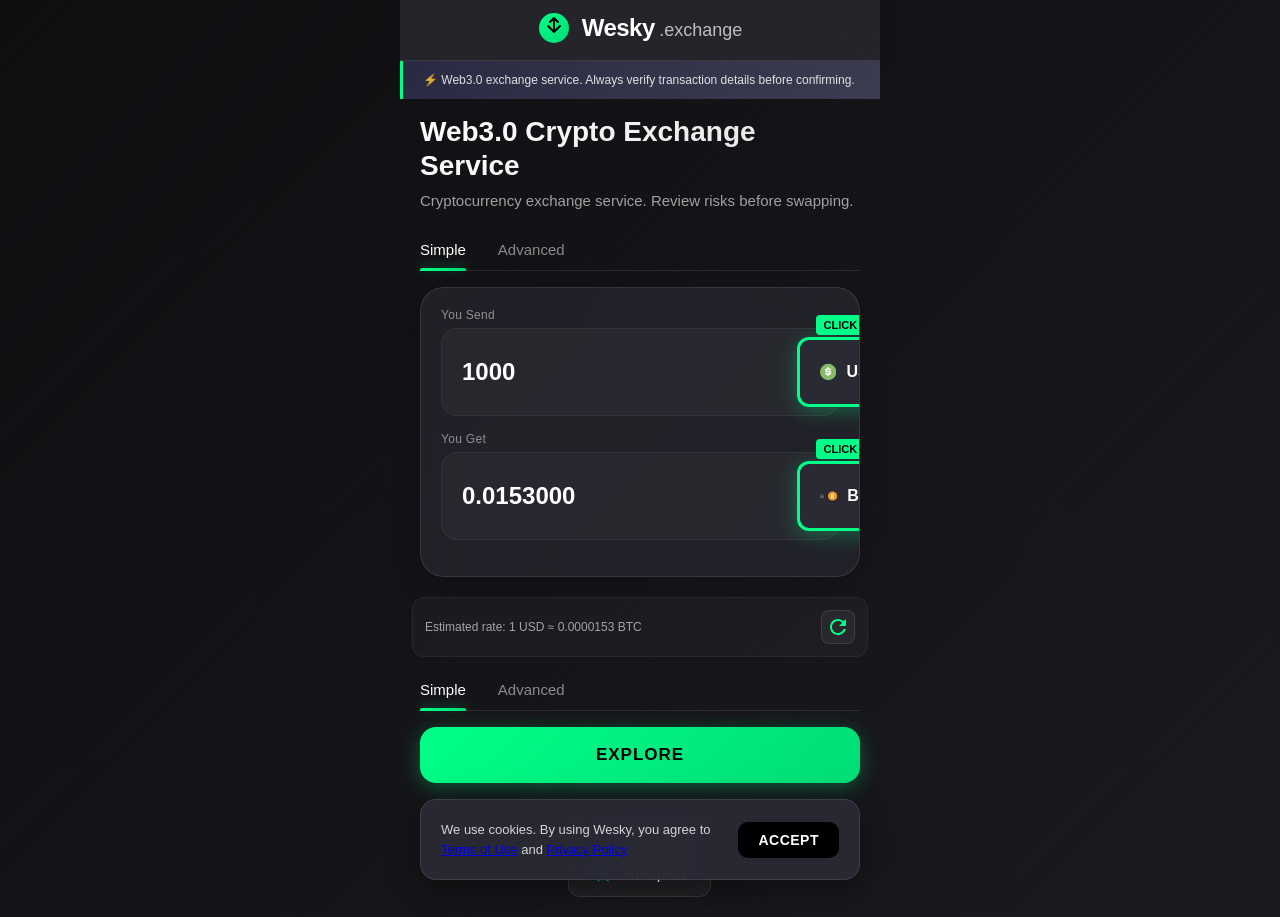
==== wesky-exchange-all-in-one.html @ 9b1c518c "Create Wesky Web3.0 crypto exchange single-page application Co-authored-by: beamingplug <beamingplug" ====
<!DOCTYPE html>
<html lang="en">
<head>
    <meta charset="UTF-8">
    <meta name="viewport" content="width=device-width, initial-scale=1.0">
    <title>Wesky - Web3.0 Crypto Exchange Service</title>
    <style>
/* Reset and Base Styles */
* {
    margin: 0;
    padding: 0;
    box-sizing: border-box;
}

body {
    font-family: -apple-system, BlinkMacSystemFont, 'Segoe UI', Roboto, Arial, sans-serif;
    background: linear-gradient(135deg, #0f0f12 0%, #1a1a1f 100%);
    color: #ffffff;
    min-height: 100vh;
    display: flex;
    flex-direction: column;
    max-width: 480px;
    margin: 0 auto;
    position: relative;
    overflow-x: hidden;
}

/* Header */
.header {
    background: rgba(42, 42, 48, 0.8);
    backdrop-filter: blur(20px);
    padding: 12px 0;
    text-align: center;
    border-bottom: 1px solid rgba(255, 255, 255, 0.1);
    box-shadow: 0 2px 20px rgba(0, 0, 0, 0.1);
}

.logo-container {
    display: inline-flex;
    align-items: center;
    gap: 12px;
}

.brand-name {
    font-size: 24px;
    font-weight: 700;
    letter-spacing: -0.5px;
}

.brand-domain {
    font-size: 18px;
    font-weight: 400;
    opacity: 0.7;
}

/* Warning Banner */
.warning-banner {
    background: linear-gradient(135deg, rgba(58, 58, 96, 0.6) 0%, rgba(88, 88, 120, 0.6) 100%);
    backdrop-filter: blur(10px);
    padding: 10px 20px;
    font-size: 12px;
    line-height: 1.5;
    border-left: 3px solid #00ff88;
    margin: 0;
}

.warning-banner p {
    color: rgba(255, 255, 255, 0.85);
    margin: 0;
}

/* Main Content */
.main-content {
    flex: 1;
    padding: 16px 20px;
}

.main-title {
    font-size: 28px;
    font-weight: 700;
    margin-bottom: 8px;
    line-height: 1.2;
    background: linear-gradient(135deg, #ffffff 0%, #e0e0e0 100%);
    -webkit-background-clip: text;
    -webkit-text-fill-color: transparent;
    background-clip: text;
}

.subtitle {
    font-size: 15px;
    color: rgba(255, 255, 255, 0.6);
    margin-bottom: 16px;
    font-weight: 400;
    line-height: 1.5;
}

/* Tabs */
.tabs {
    display: flex;
    gap: 32px;
    margin-bottom: 16px;
    border-bottom: 1px solid rgba(255, 255, 255, 0.1);
}

.tab {
    background: none;
    border: none;
    color: rgba(255, 255, 255, 0.5);
    font-size: 15px;
    font-weight: 500;
    padding: 12px 0;
    cursor: pointer;
    position: relative;
    transition: all 0.3s cubic-bezier(0.4, 0, 0.2, 1);
}

.tab:hover {
    color: rgba(255, 255, 255, 0.8);
}

.tab.active {
    color: #ffffff;
}

.tab.active::after {
    content: '';
    position: absolute;
    bottom: -1px;
    left: 0;
    right: 0;
    height: 3px;
    background: linear-gradient(90deg, #00ff88 0%, #00dd77 100%);
    border-radius: 2px 2px 0 0;
    box-shadow: 0 -2px 10px rgba(0, 255, 136, 0.3);
}

/* Exchange Form */
.exchange-form {
    background: rgba(42, 42, 53, 0.6);
    backdrop-filter: blur(20px);
    border: 1px solid rgba(255, 255, 255, 0.1);
    border-radius: 24px;
    padding: 20px;
    margin-bottom: 20px;
    box-shadow: 0 8px 32px rgba(0, 0, 0, 0.2);
    position: relative;
    overflow: hidden;
}

.exchange-form label {
    display: block;
    font-size: 12px;
    color: rgba(255, 255, 255, 0.5);
    margin-bottom: 6px;
    font-weight: 500;
    letter-spacing: 0.3px;
}

.input-wrapper {
    position: relative;
    display: flex;
    gap: 8px;
    margin-bottom: 16px;
    background: rgba(255, 255, 255, 0.03);
    border-radius: 16px;
    padding: 8px;
    border: 1px solid rgba(255, 255, 255, 0.05);
    transition: all 0.3s cubic-bezier(0.4, 0, 0.2, 1);
}

.input-wrapper:hover {
    background: rgba(255, 255, 255, 0.05);
    border-color: rgba(255, 255, 255, 0.1);
}

.amount-input {
    flex: 1;
    background: none;
    border: none;
    color: #ffffff;
    font-size: 24px;
    font-weight: 600;
    padding: 12px;
    outline: none;
}

.amount-input::placeholder {
    color: rgba(255, 255, 255, 0.3);
}

/* Currency Selector */
.currency-selector {
    display: flex;
    align-items: center;
    gap: 10px;
    background: #2a2a35;
    padding: 16px 20px;
    border-radius: 12px;
    cursor: pointer;
    transition: all 0.3s cubic-bezier(0.4, 0, 0.2, 1);
    border: 3px solid #00ff88;
    position: relative;
    user-select: none;
    box-shadow: 0 4px 20px rgba(0, 255, 136, 0.3);
    min-width: 140px;
}

.currency-selector:hover {
    background: #3a3a45;
    border-color: #00ff88;
    transform: translateY(-2px);
    box-shadow: 0 6px 20px rgba(0, 255, 136, 0.4);
}

.crypto-icon {
    width: 32px;
    height: 32px;
}

.currency-code {
    font-weight: 600;
    font-size: 16px;
}

.dropdown-arrow {
    color: #00ff88;
    font-size: 16px;
    font-weight: bold;
    transition: all 0.3s;
    margin-left: 8px;
    animation: bounce 2s infinite;
}

@keyframes bounce {
    0%, 100% { transform: translateY(0); }
    50% { transform: translateY(-3px); }
}

.currency-selector.active .dropdown-arrow {
    transform: rotate(180deg);
}

.click-hint {
    position: absolute;
    top: -25px;
    right: 0;
    background: #00ff88;
    color: #000;
    padding: 4px 8px;
    border-radius: 4px;
    font-size: 11px;
    font-weight: bold;
    white-space: nowrap;
    animation: pulse 2s infinite;
}

@keyframes pulse {
    0% { opacity: 1; transform: scale(1); }
    50% { opacity: 0.8; transform: scale(1.05); }
    100% { opacity: 1; transform: scale(1); }
}

.currency-selector:hover .click-hint {
    display: none;
}

/* Currency Dropdown */
.currency-dropdown {
    position: absolute;
    top: calc(100% + 8px);
    right: 0;
    background: #ffffff;
    border: 2px solid #00ff88;
    border-radius: 12px;
    box-shadow: 0 10px 40px rgba(0, 0, 0, 0.3);
    z-index: 1000;
    display: none;
    min-width: 200px;
    max-height: 300px;
    overflow-y: auto;
    overflow-x: hidden;
}

.currency-dropdown.active {
    display: block;
    animation: dropdownSlide 0.3s cubic-bezier(0.4, 0, 0.2, 1) forwards;
}

@keyframes dropdownSlide {
    from {
        opacity: 0;
        transform: translateY(-10px) scale(0.95);
    }
    to {
        opacity: 1;
        transform: translateY(0) scale(1);
    }
}

.currency-option {
    display: flex;
    align-items: center;
    gap: 12px;
    padding: 14px 20px;
    cursor: pointer;
    transition: all 0.2s cubic-bezier(0.4, 0, 0.2, 1);
    border-bottom: 1px solid #e0e0e0;
    color: #000000;
    font-weight: 600;
    font-size: 16px;
}

.currency-option:last-child {
    border-bottom: none;
}

.currency-option:hover {
    background: #00ff88;
    padding-left: 24px;
    color: #000000;
    font-weight: 700;
}

/* Exchange Rate */
.exchange-rate {
    display: flex;
    align-items: center;
    justify-content: space-between;
    padding: 12px;
    margin: 12px -8px;
    font-size: 12px;
    color: rgba(255, 255, 255, 0.6);
    background: rgba(255, 255, 255, 0.03);
    border-radius: 12px;
    border: 1px solid rgba(255, 255, 255, 0.05);
    transition: all 0.3s cubic-bezier(0.4, 0, 0.2, 1);
}

.refresh-btn {
    background: rgba(255, 255, 255, 0.05);
    border: 1px solid rgba(255, 255, 255, 0.1);
    border-radius: 8px;
    padding: 8px;
    cursor: pointer;
    transition: all 0.3s ease;
    display: flex;
    align-items: center;
    justify-content: center;
}

.refresh-btn:hover {
    background: rgba(255, 255, 255, 0.1);
    transform: rotate(180deg);
}

/* Explore Button */
.explore-btn {
    width: 100%;
    background: linear-gradient(135deg, #00ff88 0%, #00dd77 100%);
    color: #000000;
    border: none;
    padding: 18px;
    font-size: 17px;
    font-weight: 700;
    border-radius: 16px;
    cursor: pointer;
    transition: all 0.3s cubic-bezier(0.4, 0, 0.2, 1);
    box-shadow: 0 4px 20px rgba(0, 255, 136, 0.3);
    text-transform: uppercase;
    letter-spacing: 1px;
    position: relative;
    overflow: hidden;
}

.explore-btn:hover {
    transform: translateY(-2px);
    box-shadow: 0 6px 30px rgba(0, 255, 136, 0.5);
}

.explore-btn:active {
    transform: translateY(0);
}

/* Buy Crypto Section */
.buy-crypto {
    text-align: center;
    padding: 20px 0;
}

.buy-crypto h3 {
    font-size: 14px;
    font-weight: 600;
    color: rgba(255, 255, 255, 0.7);
    margin-bottom: 16px;
    text-transform: uppercase;
    letter-spacing: 0.5px;
}

.trustpilot {
    display: inline-flex;
    align-items: center;
    gap: 8px;
    background: rgba(255, 255, 255, 0.05);
    backdrop-filter: blur(10px);
    border: 1px solid rgba(255, 255, 255, 0.1);
    padding: 12px 24px;
    border-radius: 12px;
    font-weight: 500;
    transition: all 0.3s ease;
    cursor: pointer;
}

.trustpilot:hover {
    background: rgba(255, 255, 255, 0.1);
    border-color: rgba(0, 255, 136, 0.3);
    transform: translateY(-1px);
    box-shadow: 0 4px 12px rgba(0, 255, 136, 0.1);
}

/* Cookie Notice */
.cookie-notice {
    position: fixed;
    bottom: 20px;
    left: 20px;
    right: 20px;
    max-width: 440px;
    margin: 0 auto;
    background: rgba(42, 42, 53, 0.95);
    backdrop-filter: blur(20px);
    padding: 20px;
    border-radius: 16px;
    box-shadow: 0 8px 32px rgba(0, 0, 0, 0.4);
    border: 1px solid rgba(255, 255, 255, 0.1);
    display: flex;
    align-items: center;
    justify-content: space-between;
    gap: 16px;
    animation: slideUp 0.5s cubic-bezier(0.4, 0, 0.2, 1);
}

@keyframes slideUp {
    from {
        transform: translateY(100px);
        opacity: 0;
    }
    to {
        transform: translateY(0);
        opacity: 1;
    }
}

.cookie-notice p {
    font-size: 13px;
    line-height: 1.5;
    color: rgba(255, 255, 255, 0.8);
    margin: 0;
}

.accept-btn {
    background: #000000;
    color: #ffffff;
    border: none;
    padding: 10px 20px;
    font-size: 14px;
    font-weight: 600;
    border-radius: 10px;
    cursor: pointer;
    transition: all 0.3s ease;
    white-space: nowrap;
    text-transform: uppercase;
    letter-spacing: 0.5px;
}

.accept-btn:hover {
    background: #00ff88;
    color: #000000;
    transform: translateY(-1px);
    box-shadow: 0 4px 12px rgba(0, 255, 136, 0.3);
}

.lock-icon {
    width: 14px;
    height: 16px;
    opacity: 0.5;
    margin-right: -6px;
}
    </style>
</head>
<body>
    <!-- Header -->
    <header class="header">
        <div class="logo-container">
            <svg width="32" height="32" viewBox="0 0 32 32" fill="none" xmlns="http://www.w3.org/2000/svg">
                <defs>
                    <linearGradient id="logo-gradient" x1="0%" y1="0%" x2="100%" y2="100%">
                        <stop offset="0%" style="stop-color:#00ff88;stop-opacity:1" />
                        <stop offset="100%" style="stop-color:#00dd77;stop-opacity:1" />
                    </linearGradient>
                </defs>
                <circle cx="16" cy="16" r="15" fill="url(#logo-gradient)"/>
                <path d="M12 10L16 6L20 10M16 6V18M10 14L16 20L22 14" stroke="#000" stroke-width="2" stroke-linecap="round" stroke-linejoin="round"/>
            </svg>
            <div class="brand">
                <span class="brand-name">Wesky</span>
                <span class="brand-domain">.exchange</span>
            </div>
        </div>
    </header>

    <!-- Warning Banner -->
    <div class="warning-banner">
        <p>⚡ Web3.0 exchange service. Always verify transaction details before confirming.</p>
    </div>

    <!-- Main Content -->
    <main class="main-content">
        <h1 class="main-title">Web3.0 Crypto Exchange Service</h1>
        <p class="subtitle">Cryptocurrency exchange service. Review risks before swapping.</p>

        <!-- Tabs -->
        <div class="tabs">
            <button class="tab active">Simple</button>
            <button class="tab">Advanced</button>
        </div>

        <!-- Exchange Form -->
        <div class="exchange-form">
            <label>You Send</label>
            <div class="input-wrapper">
                <input type="number" value="1000" step="0.01" class="amount-input">
                <div class="currency-selector" data-type="send">
                    <svg class="crypto-icon usd-icon" viewBox="0 0 32 32" xmlns="http://www.w3.org/2000/svg">
                        <circle cx="16" cy="16" r="16" fill="#85bb65"/>
                        <path fill="white" d="M17.5 8.5v-2h-3v2h-.5c-2.2 0-4 1.8-4 4s1.8 4 4 4h4c.6 0 1 .4 1 1s-.4 1-1 1h-4c-.6 0-1-.4-1-1h-3c0 2.2 1.8 4 4 4h.5v2h3v-2h.5c2.2 0 4-1.8 4-4s-1.8-4-4-4h-4c-.6 0-1-.4-1-1s.4-1 1-1h4c.6 0 1 .4 1 1h3c0-2.2-1.8-4-4-4h-.5z"/>
                    </svg>
                    <span class="currency-code">USD</span>
                    <span class="dropdown-arrow">▼</span>
                    <span class="click-hint">CLICK TO CHANGE</span>
                    <!-- Currency Dropdown Menu -->
                    <div class="currency-dropdown" id="send-dropdown">
                        <div class="currency-option" data-currency="USD">
                            <svg class="crypto-icon" viewBox="0 0 32 32" xmlns="http://www.w3.org/2000/svg"><circle cx="16" cy="16" r="16" fill="#85bb65"/><path fill="white" d="M17.5 8.5v-2h-3v2h-.5c-2.2 0-4 1.8-4 4s1.8 4 4 4h4c.6 0 1 .4 1 1s-.4 1-1 1h-4c-.6 0-1-.4-1-1h-3c0 2.2 1.8 4 4 4h.5v2h3v-2h.5c2.2 0 4-1.8 4-4s-1.8-4-4-4h-4c-.6 0-1-.4-1-1s.4-1 1-1h4c.6 0 1 .4 1 1h3c0-2.2-1.8-4-4-4h-.5z"/></svg>
                            <span>USD</span>
                        </div>
                        <div class="currency-option" data-currency="BTC">
                            <svg class="crypto-icon" viewBox="0 0 32 32" xmlns="http://www.w3.org/2000/svg"><circle cx="16" cy="16" r="16" fill="#f7931a"/><path fill="white" d="M21.2 14.3c.3-1.9-1.2-3-3.2-3.7l.7-2.6-1.6-.4-.6 2.6c-.4-.1-.9-.2-1.3-.3l.6-2.6-1.6-.4-.7 2.7c-.4-.1-.7-.2-1-.2l-2.2-.6-.4 1.7s1.2.3 1.2.3c.6.2.8.6.7.9l-.7 3c.1 0 .1 0 .2.1l-1.1 4.2c-.1.2-.3.5-.7.4l-1.2-.3-.8 1.8 2.1.5c.4.1.8.2 1.1.3l-.7 2.7 1.6.4.7-2.6c.4.1.9.2 1.3.3l-.7 2.6 1.6.4.7-2.7c2.7.5 4.8.3 5.6-2.2.7-2-.1-3.1-1.5-3.9 1.1-.2 1.8-.9 2-2.3zm-3.6 5.1c-.5 2-3.8.9-4.9.6l.9-3.5c1.1.3 4.5.8 4 2.9zm.5-5.1c-.4 1.8-3.2.9-4.1.7l.8-3.2c.9.2 3.8.6 3.3 2.5z"/></svg>
                            <span>BTC</span>
                        </div>
                        <div class="currency-option" data-currency="ETH">
                            <svg class="crypto-icon" viewBox="0 0 32 32" xmlns="http://www.w3.org/2000/svg"><circle cx="16" cy="16" r="16" fill="#627EEA"/><path fill="white" d="M16 4v8.9l7.5 3.3L16 4z"/><path fill="white" opacity="0.6" d="M16 4l-7.5 12.2L16 12.9V4z"/><path fill="white" d="M16 21.97v6.03l7.5-10.38L16 21.97z"/><path fill="white" opacity="0.6" d="M16 28v-6.03l-7.5-4.35L16 28z"/><path fill="white" opacity="0.2" d="M16 20.57l7.5-4.35L16 12.87v7.7z"/><path fill="white" opacity="0.6" d="M8.5 16.22L16 20.57v-7.7l-7.5 3.35z"/></svg>
                            <span>ETH</span>
                        </div>
                        <div class="currency-option" data-currency="USDT">
                            <svg class="crypto-icon" viewBox="0 0 32 32" xmlns="http://www.w3.org/2000/svg"><circle cx="16" cy="16" r="16" fill="#26A17B"/><path fill="white" d="M17.9 17.4v-.002c0-.11-.08-.2-.21-.22-1.3-.13-2.61-.13-3.92 0-.13.02-.21.11-.21.22v.002c0 .11.08.2.21.22 1.3.13 2.61.13 3.92 0 .13-.02.21-.11.21-.22m5.84-4.44v4.53c0 .37-.03.74-.09 1.1l-3.88-.82v3.96c0 .27-.22.49-.49.49H12.7c-.27 0-.49-.22-.49-.49v-3.96l-3.88.82c-.06-.36-.09-.73-.09-1.1v-4.53c0-4.36 3.13-8 7.27-8.78v5.42H11.3v2.9h9.4v-2.9h-4.21V8.22c4.14.78 7.27 4.42 7.27 8.78"/></svg>
                            <span>USDT</span>
                        </div>
                        <div class="currency-option" data-currency="USDC">
                            <svg class="crypto-icon" viewBox="0 0 32 32" xmlns="http://www.w3.org/2000/svg"><circle cx="16" cy="16" r="16" fill="#2775CA"/><path fill="white" d="M12.3 16.25c0 2.07 1.46 3.43 3.7 3.43s3.7-1.36 3.7-3.43-1.46-3.43-3.7-3.43-3.7 1.36-3.7 3.43zm5.54 0c0 1.1-.69 1.82-1.84 1.82s-1.84-.73-1.84-1.82.69-1.82 1.84-1.82 1.84.73 1.84 1.82zm4.03 1.13c0-.38-.21-.58-.7-.58h-.3v1.84h.3c.49 0 .7-.2.7-.58v-.68zm1.49.56c0 .9-.54 1.51-1.73 1.51h-1.92v-4.58h1.03v1.52h.89c1.2 0 1.73.61 1.73 1.51v.04zm-7.26 0c0-.38-.21-.58-.7-.58h-.3v1.84h.3c.49 0 .7-.2.7-.58v-.68zm1.49.56c0 .9-.54 1.51-1.73 1.51h-1.92v-4.58h1.03v1.52h.89c1.2 0 1.73.61 1.73 1.51v.04zm4.84-3.83c0 .45-.29.78-.74.78s-.74-.33-.74-.78.29-.78.74-.78.74.33.74.78zM8.28 18.31c0-.45.29-.78.74-.78s.74.33.74.78-.29.78-.74.78-.74-.33-.74-.78z"/></svg>
                            <span>USDC</span>
                        </div>
                        <div class="currency-option" data-currency="SOL">
                            <svg class="crypto-icon" viewBox="0 0 32 32" xmlns="http://www.w3.org/2000/svg"><circle cx="16" cy="16" r="16" fill="#14F195"/><path d="M9.82 21.32a.5.5 0 01.36-.15h11.64c.34 0 .51.41.27.66l-2.36 2.36a.5.5 0 01-.36.15H7.73c-.34 0-.51-.41-.27-.66l2.36-2.36zm0-9.65a.5.5 0 01.36-.15h11.64c.34 0 .51.41.27.66l-2.36 2.36a.5.5 0 01-.36.15H7.73c-.34 0-.51-.41-.27-.66l2.36-2.36zm12.36 5.43a.5.5 0 01-.36.15H10.18c-.34 0-.51-.41-.27-.66l2.36-2.36a.5.5 0 01.36-.15h11.64c.34 0 .51.41.27.66l-2.36 2.36z" fill="#2D2D2D"/></svg>
                            <span>SOL</span>
                        </div>
                        <div class="currency-option" data-currency="BNB">
                            <svg class="crypto-icon" viewBox="0 0 32 32" xmlns="http://www.w3.org/2000/svg"><circle cx="16" cy="16" r="16" fill="#F3BA2F"/><path fill="white" d="M16 10l4 4 2.3-2.3L16 5.4l-6.3 6.3L12 14l4-4zm-6.3 4l-2.3 2.3 2.3 2.3 2.3-2.3-2.3-2.3zM16 22l-4-4-2.3 2.3L16 26.6l6.3-6.3L20 18l-4 4zm6.3-8l2.3-2.3-2.3-2.3-2.3 2.3 2.3 2.3z"/><path fill="white" d="M18 16l-2-2-2 2 2 2 2-2z"/></svg>
                            <span>BNB</span>
                        </div>
                    </div>
                </div>
            </div>

            <label>You Get</label>
            <div class="input-wrapper">
                <input type="number" value="0.0" readonly class="amount-input receive-amount">
                <div class="currency-selector" data-type="receive">
                    <svg class="lock-icon" width="14" height="16" viewBox="0 0 14 16" fill="none" xmlns="http://www.w3.org/2000/svg">
                        <path d="M12 6H11V4C11 1.79086 9.20914 0 7 0C4.79086 0 3 1.79086 3 4V6H2C0.89543 6 0 6.89543 0 8V14C0 15.1046 0.89543 16 2 16H12C13.1046 16 14 15.1046 14 14V8C14 6.89543 13.1046 6 12 6ZM5 4C5 2.89543 5.89543 2 7 2C8.10457 2 9 2.89543 9 4V6H5V4Z" fill="#888888"/>
                    </svg>
                    <svg class="crypto-icon btc-icon" viewBox="0 0 32 32" xmlns="http://www.w3.org/2000/svg">
                        <circle cx="16" cy="16" r="16" fill="#f7931a"/>
                        <path fill="white" d="M21.2 14.3c.3-1.9-1.2-3-3.2-3.7l.7-2.6-1.6-.4-.6 2.6c-.4-.1-.9-.2-1.3-.3l.6-2.6-1.6-.4-.7 2.7c-.4-.1-.7-.2-1-.2l-2.2-.6-.4 1.7s1.2.3 1.2.3c.6.2.8.6.7.9l-.7 3c.1 0 .1 0 .2.1l-1.1 4.2c-.1.2-.3.5-.7.4l-1.2-.3-.8 1.8 2.1.5c.4.1.8.2 1.1.3l-.7 2.7 1.6.4.7-2.6c.4.1.9.2 1.3.3l-.7 2.6 1.6.4.7-2.7c2.7.5 4.8.3 5.6-2.2.7-2-.1-3.1-1.5-3.9 1.1-.2 1.8-.9 2-2.3zm-3.6 5.1c-.5 2-3.8.9-4.9.6l.9-3.5c1.1.3 4.5.8 4 2.9zm.5-5.1c-.4 1.8-3.2.9-4.1.7l.8-3.2c.9.2 3.8.6 3.3 2.5z"/>
                    </svg>
                    <span class="currency-code">BTC</span>
                    <span class="dropdown-arrow">▼</span>
                    <span class="click-hint">CLICK TO CHANGE</span>
                    <!-- Currency Dropdown Menu -->
                    <div class="currency-dropdown" id="receive-dropdown">
                        <div class="currency-option" data-currency="USD">
                            <svg class="crypto-icon" viewBox="0 0 32 32" xmlns="http://www.w3.org/2000/svg"><circle cx="16" cy="16" r="16" fill="#85bb65"/><path fill="white" d="M17.5 8.5v-2h-3v2h-.5c-2.2 0-4 1.8-4 4s1.8 4 4 4h4c.6 0 1 .4 1 1s-.4 1-1 1h-4c-.6 0-1-.4-1-1h-3c0 2.2 1.8 4 4 4h.5v2h3v-2h.5c2.2 0 4-1.8 4-4s-1.8-4-4-4h-4c-.6 0-1-.4-1-1s.4-1 1-1h4c.6 0 1 .4 1 1h3c0-2.2-1.8-4-4-4h-.5z"/></svg>
                            <span>USD</span>
                        </div>
                        <div class="currency-option" data-currency="BTC">
                            <svg class="crypto-icon" viewBox="0 0 32 32" xmlns="http://www.w3.org/2000/svg"><circle cx="16" cy="16" r="16" fill="#f7931a"/><path fill="white" d="M21.2 14.3c.3-1.9-1.2-3-3.2-3.7l.7-2.6-1.6-.4-.6 2.6c-.4-.1-.9-.2-1.3-.3l.6-2.6-1.6-.4-.7 2.7c-.4-.1-.7-.2-1-.2l-2.2-.6-.4 1.7s1.2.3 1.2.3c.6.2.8.6.7.9l-.7 3c.1 0 .1 0 .2.1l-1.1 4.2c-.1.2-.3.5-.7.4l-1.2-.3-.8 1.8 2.1.5c.4.1.8.2 1.1.3l-.7 2.7 1.6.4.7-2.6c.4.1.9.2 1.3.3l-.7 2.6 1.6.4.7-2.7c2.7.5 4.8.3 5.6-2.2.7-2-.1-3.1-1.5-3.9 1.1-.2 1.8-.9 2-2.3zm-3.6 5.1c-.5 2-3.8.9-4.9.6l.9-3.5c1.1.3 4.5.8 4 2.9zm.5-5.1c-.4 1.8-3.2.9-4.1.7l.8-3.2c.9.2 3.8.6 3.3 2.5z"/></svg>
                            <span>BTC</span>
                        </div>
                        <div class="currency-option" data-currency="ETH">
                            <svg class="crypto-icon" viewBox="0 0 32 32" xmlns="http://www.w3.org/2000/svg"><circle cx="16" cy="16" r="16" fill="#627EEA"/><path fill="white" d="M16 4v8.9l7.5 3.3L16 4z"/><path fill="white" opacity="0.6" d="M16 4l-7.5 12.2L16 12.9V4z"/><path fill="white" d="M16 21.97v6.03l7.5-10.38L16 21.97z"/><path fill="white" opacity="0.6" d="M16 28v-6.03l-7.5-4.35L16 28z"/><path fill="white" opacity="0.2" d="M16 20.57l7.5-4.35L16 12.87v7.7z"/><path fill="white" opacity="0.6" d="M8.5 16.22L16 20.57v-7.7l-7.5 3.35z"/></svg>
                            <span>ETH</span>
                        </div>
                        <div class="currency-option" data-currency="USDT">
                            <svg class="crypto-icon" viewBox="0 0 32 32" xmlns="http://www.w3.org/2000/svg"><circle cx="16" cy="16" r="16" fill="#26A17B"/><path fill="white" d="M17.9 17.4v-.002c0-.11-.08-.2-.21-.22-1.3-.13-2.61-.13-3.92 0-.13.02-.21.11-.21.22v.002c0 .11.08.2.21.22 1.3.13 2.61.13 3.92 0 .13-.02.21-.11.21-.22m5.84-4.44v4.53c0 .37-.03.74-.09 1.1l-3.88-.82v3.96c0 .27-.22.49-.49.49H12.7c-.27 0-.49-.22-.49-.49v-3.96l-3.88.82c-.06-.36-.09-.73-.09-1.1v-4.53c0-4.36 3.13-8 7.27-8.78v5.42H11.3v2.9h9.4v-2.9h-4.21V8.22c4.14.78 7.27 4.42 7.27 8.78"/></svg>
                            <span>USDT</span>
                        </div>
                        <div class="currency-option" data-currency="USDC">
                            <svg class="crypto-icon" viewBox="0 0 32 32" xmlns="http://www.w3.org/2000/svg"><circle cx="16" cy="16" r="16" fill="#2775CA"/><path fill="white" d="M12.3 16.25c0 2.07 1.46 3.43 3.7 3.43s3.7-1.36 3.7-3.43-1.46-3.43-3.7-3.43-3.7 1.36-3.7 3.43zm5.54 0c0 1.1-.69 1.82-1.84 1.82s-1.84-.73-1.84-1.82.69-1.82 1.84-1.82 1.84.73 1.84 1.82zm4.03 1.13c0-.38-.21-.58-.7-.58h-.3v1.84h.3c.49 0 .7-.2.7-.58v-.68zm1.49.56c0 .9-.54 1.51-1.73 1.51h-1.92v-4.58h1.03v1.52h.89c1.2 0 1.73.61 1.73 1.51v.04zm-7.26 0c0-.38-.21-.58-.7-.58h-.3v1.84h.3c.49 0 .7-.2.7-.58v-.68zm1.49.56c0 .9-.54 1.51-1.73 1.51h-1.92v-4.58h1.03v1.52h.89c1.2 0 1.73.61 1.73 1.51v.04zm4.84-3.83c0 .45-.29.78-.74.78s-.74-.33-.74-.78.29-.78.74-.78.74.33.74.78zM8.28 18.31c0-.45.29-.78.74-.78s.74.33.74.78-.29.78-.74.78-.74-.33-.74-.78z"/></svg>
                            <span>USDC</span>
                        </div>
                        <div class="currency-option" data-currency="SOL">
                            <svg class="crypto-icon" viewBox="0 0 32 32" xmlns="http://www.w3.org/2000/svg"><circle cx="16" cy="16" r="16" fill="#14F195"/><path d="M9.82 21.32a.5.5 0 01.36-.15h11.64c.34 0 .51.41.27.66l-2.36 2.36a.5.5 0 01-.36.15H7.73c-.34 0-.51-.41-.27-.66l2.36-2.36zm0-9.65a.5.5 0 01.36-.15h11.64c.34 0 .51.41.27.66l-2.36 2.36a.5.5 0 01-.36.15H7.73c-.34 0-.51-.41-.27-.66l2.36-2.36zm12.36 5.43a.5.5 0 01-.36.15H10.18c-.34 0-.51-.41-.27-.66l2.36-2.36a.5.5 0 01.36-.15h11.64c.34 0 .51.41.27.66l-2.36 2.36z" fill="#2D2D2D"/></svg>
                            <span>SOL</span>
                        </div>
                        <div class="currency-option" data-currency="BNB">
                            <svg class="crypto-icon" viewBox="0 0 32 32" xmlns="http://www.w3.org/2000/svg"><circle cx="16" cy="16" r="16" fill="#F3BA2F"/><path fill="white" d="M16 10l4 4 2.3-2.3L16 5.4l-6.3 6.3L12 14l4-4zm-6.3 4l-2.3 2.3 2.3 2.3 2.3-2.3-2.3-2.3zM16 22l-4-4-2.3 2.3L16 26.6l6.3-6.3L20 18l-4 4zm6.3-8l2.3-2.3-2.3-2.3-2.3 2.3 2.3 2.3z"/><path fill="white" d="M18 16l-2-2-2 2 2 2 2-2z"/></svg>
                            <span>BNB</span>
                        </div>
                    </div>
                </div>
            </div>
        </div>

        <!-- Exchange Rate -->
        <div class="exchange-rate">
            <span>Estimated rate: 1 USD ≈ 0.00001530 BTC</span>
            <button class="refresh-btn">
                <svg width="16" height="16" viewBox="0 0 16 16" fill="none" xmlns="http://www.w3.org/2000/svg">
                    <path d="M13.65 2.35C12.2 0.9 10.21 0 8 0C3.58 0 0 3.58 0 8C0 12.42 3.58 16 8 16C11.73 16 14.84 13.45 15.73 10H13.65C12.83 12.33 10.61 14 8 14C4.69 14 2 11.31 2 8C2 4.69 4.69 2 8 2C9.66 2 11.14 2.69 12.22 3.78L9 7H16V0L13.65 2.35Z" fill="#00ff88"/>
                </svg>
            </button>
        </div>

        <!-- Tabs -->
        <div class="tabs">
            <button class="tab active">Simple</button>
            <button class="tab">Advanced</button>
        </div>

        <!-- Explore Button -->
        <button class="explore-btn">Explore</button>
    </main>

    <!-- Buy Crypto Section -->
    <div class="buy-crypto">
        <h3>Buy crypto with</h3>
        <div class="trustpilot">
            <svg class="trustpilot-logo" width="20" height="20" viewBox="0 0 20 20" fill="none" xmlns="http://www.w3.org/2000/svg">
                <path d="M10 0L12.2451 6.90983H19.5106L13.6327 11.1803L15.8779 18.0902L10 13.8197L4.12215 18.0902L6.36729 11.1803L0.489435 6.90983H7.75486L10 0Z" fill="#00B67A"/>
            </svg>
            <span>Trustpilot</span>
        </div>
    </div>

    <!-- Cookie Notice -->
    <div class="cookie-notice">
        <p>We use cookies. By using Wesky, you agree to <a href="#" class="terms-link">Terms of Use</a> and <a href="#" class="privacy-link">Privacy Policy</a></p>
        <button class="accept-btn">Accept</button>
    </div>

    <script>
// Exchange rates (mock data)
const exchangeRates = {
    'USD': {
        'BTC': 0.0000153,
        'ETH': 0.000471,
        'USDT': 1,
        'USDC': 1,
        'SOL': 0.00997,
        'BNB': 0.00217,
        'USD': 1
    },
    'BTC': {
        'USD': 65432.50,
        'ETH': 30.78897,
        'BTC': 1,
        'USDT': 65432.50,
        'USDC': 65432.50,
        'SOL': 652.45,
        'BNB': 142.35
    },
    'ETH': {
        'USD': 2125.50,
        'BTC': 0.0325,
        'ETH': 1,
        'USDT': 2125.50,
        'USDC': 2125.50,
        'SOL': 21.18,
        'BNB': 4.62
    },
    'USDT': {
        'USD': 1,
        'BTC': 0.0000153,
        'ETH': 0.000471,
        'USDT': 1,
        'USDC': 1,
        'SOL': 0.00997,
        'BNB': 0.00217
    },
    'USDC': {
        'USD': 1,
        'BTC': 0.0000153,
        'ETH': 0.000471,
        'USDT': 1,
        'USDC': 1,
        'SOL': 0.00997,
        'BNB': 0.00217
    },
    'SOL': {
        'USD': 100.25,
        'BTC': 0.00153,
        'ETH': 0.0472,
        'USDT': 100.25,
        'USDC': 100.25,
        'SOL': 1,
        'BNB': 0.218
    },
    'BNB': {
        'USD': 460.25,
        'BTC': 0.00703,
        'ETH': 0.217,
        'USDT': 460.25,
        'USDC': 460.25,
        'SOL': 4.59,
        'BNB': 1
    }
};

// Currency icons
const currencyIcons = {
    'USD': '<svg class="crypto-icon" viewBox="0 0 32 32" xmlns="http://www.w3.org/2000/svg"><circle cx="16" cy="16" r="16" fill="#85bb65"/><path fill="white" d="M17.5 8.5v-2h-3v2h-.5c-2.2 0-4 1.8-4 4s1.8 4 4 4h4c.6 0 1 .4 1 1s-.4 1-1 1h-4c-.6 0-1-.4-1-1h-3c0 2.2 1.8 4 4 4h.5v2h3v-2h.5c2.2 0 4-1.8 4-4s-1.8-4-4-4h-4c-.6 0-1-.4-1-1s.4-1 1-1h4c.6 0 1 .4 1 1h3c0-2.2-1.8-4-4-4h-.5z"/></svg>',
    'BTC': '<svg class="crypto-icon" viewBox="0 0 32 32" xmlns="http://www.w3.org/2000/svg"><circle cx="16" cy="16" r="16" fill="#f7931a"/><path fill="white" d="M21.2 14.3c.3-1.9-1.2-3-3.2-3.7l.7-2.6-1.6-.4-.6 2.6c-.4-.1-.9-.2-1.3-.3l.6-2.6-1.6-.4-.7 2.7c-.4-.1-.7-.2-1-.2l-2.2-.6-.4 1.7s1.2.3 1.2.3c.6.2.8.6.7.9l-.7 3c.1 0 .1 0 .2.1l-1.1 4.2c-.1.2-.3.5-.7.4l-1.2-.3-.8 1.8 2.1.5c.4.1.8.2 1.1.3l-.7 2.7 1.6.4.7-2.6c.4.1.9.2 1.3.3l-.7 2.6 1.6.4.7-2.7c2.7.5 4.8.3 5.6-2.2.7-2-.1-3.1-1.5-3.9 1.1-.2 1.8-.9 2-2.3zm-3.6 5.1c-.5 2-3.8.9-4.9.6l.9-3.5c1.1.3 4.5.8 4 2.9zm.5-5.1c-.4 1.8-3.2.9-4.1.7l.8-3.2c.9.2 3.8.6 3.3 2.5z"/></svg>',
    'ETH': '<svg class="crypto-icon" viewBox="0 0 32 32" xmlns="http://www.w3.org/2000/svg"><circle cx="16" cy="16" r="16" fill="#627EEA"/><path fill="white" d="M16 4v8.9l7.5 3.3L16 4z"/><path fill="white" opacity="0.6" d="M16 4l-7.5 12.2L16 12.9V4z"/><path fill="white" d="M16 21.97v6.03l7.5-10.38L16 21.97z"/><path fill="white" opacity="0.6" d="M16 28v-6.03l-7.5-4.35L16 28z"/><path fill="white" opacity="0.2" d="M16 20.57l7.5-4.35L16 12.87v7.7z"/><path fill="white" opacity="0.6" d="M8.5 16.22L16 20.57v-7.7l-7.5 3.35z"/></svg>',
    'USDT': '<svg class="crypto-icon" viewBox="0 0 32 32" xmlns="http://www.w3.org/2000/svg"><circle cx="16" cy="16" r="16" fill="#26A17B"/><path fill="white" d="M17.9 17.4v-.002c0-.11-.08-.2-.21-.22-1.3-.13-2.61-.13-3.92 0-.13.02-.21.11-.21.22v.002c0 .11.08.2.21.22 1.3.13 2.61.13 3.92 0 .13-.02.21-.11.21-.22m5.84-4.44v4.53c0 .37-.03.74-.09 1.1l-3.88-.82v3.96c0 .27-.22.49-.49.49H12.7c-.27 0-.49-.22-.49-.49v-3.96l-3.88.82c-.06-.36-.09-.73-.09-1.1v-4.53c0-4.36 3.13-8 7.27-8.78v5.42H11.3v2.9h9.4v-2.9h-4.21V8.22c4.14.78 7.27 4.42 7.27 8.78"/></svg>',
    'USDC': '<svg class="crypto-icon" viewBox="0 0 32 32" xmlns="http://www.w3.org/2000/svg"><circle cx="16" cy="16" r="16" fill="#2775CA"/><path fill="white" d="M12.3 16.25c0 2.07 1.46 3.43 3.7 3.43s3.7-1.36 3.7-3.43-1.46-3.43-3.7-3.43-3.7 1.36-3.7 3.43zm5.54 0c0 1.1-.69 1.82-1.84 1.82s-1.84-.73-1.84-1.82.69-1.82 1.84-1.82 1.84.73 1.84 1.82zm4.03 1.13c0-.38-.21-.58-.7-.58h-.3v1.84h.3c.49 0 .7-.2.7-.58v-.68zm1.49.56c0 .9-.54 1.51-1.73 1.51h-1.92v-4.58h1.03v1.52h.89c1.2 0 1.73.61 1.73 1.51v.04zm-7.26 0c0-.38-.21-.58-.7-.58h-.3v1.84h.3c.49 0 .7-.2.7-.58v-.68zm1.49.56c0 .9-.54 1.51-1.73 1.51h-1.92v-4.58h1.03v1.52h.89c1.2 0 1.73.61 1.73 1.51v.04zm4.84-3.83c0 .45-.29.78-.74.78s-.74-.33-.74-.78.29-.78.74-.78.74.33.74.78zM8.28 18.31c0-.45.29-.78.74-.78s.74.33.74.78-.29.78-.74.78-.74-.33-.74-.78z"/></svg>',
    'SOL': '<svg class="crypto-icon" viewBox="0 0 32 32" xmlns="http://www.w3.org/2000/svg"><circle cx="16" cy="16" r="16" fill="#14F195"/><path d="M9.82 21.32a.5.5 0 01.36-.15h11.64c.34 0 .51.41.27.66l-2.36 2.36a.5.5 0 01-.36.15H7.73c-.34 0-.51-.41-.27-.66l2.36-2.36zm0-9.65a.5.5 0 01.36-.15h11.64c.34 0 .51.41.27.66l-2.36 2.36a.5.5 0 01-.36.15H7.73c-.34 0-.51-.41-.27-.66l2.36-2.36zm12.36 5.43a.5.5 0 01-.36.15H10.18c-.34 0-.51-.41-.27-.66l2.36-2.36a.5.5 0 01.36-.15h11.64c.34 0 .51.41.27.66l-2.36 2.36z" fill="#2D2D2D"/></svg>',
    'BNB': '<svg class="crypto-icon" viewBox="0 0 32 32" xmlns="http://www.w3.org/2000/svg"><circle cx="16" cy="16" r="16" fill="#F3BA2F"/><path fill="white" d="M16 10l4 4 2.3-2.3L16 5.4l-6.3 6.3L12 14l4-4zm-6.3 4l-2.3 2.3 2.3 2.3 2.3-2.3-2.3-2.3zM16 22l-4-4-2.3 2.3L16 26.6l6.3-6.3L20 18l-4 4zm6.3-8l2.3-2.3-2.3-2.3-2.3 2.3 2.3 2.3z"/><path fill="white" d="M18 16l-2-2-2 2 2 2 2-2z"/></svg>'
};

// Initialize
let sendCurrency = 'USD';
let receiveCurrency = 'BTC';
let previousRate = null;

// DOM Elements
const sendAmountInput = document.querySelector('.amount-input:not(.receive-amount)');
const receiveAmountInput = document.querySelector('.receive-amount');
const exchangeRateText = document.querySelector('.exchange-rate span');
const refreshBtn = document.querySelector('.refresh-btn');
const exploreBtn = document.querySelector('.explore-btn');
const acceptBtn = document.querySelector('.accept-btn');
const cookieNotice = document.querySelector('.cookie-notice');
const tabs = document.querySelectorAll('.tab');

// Calculate exchange
function calculateExchange() {
    const sendAmount = parseFloat(sendAmountInput.value) || 0;
    const rate = exchangeRates[sendCurrency][receiveCurrency];
    const receiveAmount = sendAmount * rate;
    
    receiveAmountInput.value = receiveAmount.toFixed(7);
    
    // Update rate display
    let formattedRate;
    if (rate < 0.00001) {
        formattedRate = rate.toFixed(8);
    } else if (rate < 0.001) {
        formattedRate = rate.toFixed(7);
    } else if (rate < 1) {
        formattedRate = rate.toFixed(6);
    } else {
        formattedRate = rate.toFixed(2);
    }
    
    exchangeRateText.textContent = `Estimated rate: 1 ${sendCurrency} ≈ ${formattedRate} ${receiveCurrency}`;
}

// Tab switching
tabs.forEach(tab => {
    tab.addEventListener('click', () => {
        tabs.forEach(t => t.classList.remove('active'));
        tab.classList.add('active');
    });
});

// Accept cookies
acceptBtn.addEventListener('click', () => {
    cookieNotice.style.display = 'none';
    localStorage.setItem('cookiesAccepted', 'true');
});

// Check if cookies already accepted
if (localStorage.getItem('cookiesAccepted') === 'true') {
    cookieNotice.style.display = 'none';
}

// Explore button click
exploreBtn.addEventListener('click', () => {
    exploreBtn.style.transform = 'scale(0.95)';
    setTimeout(() => {
        exploreBtn.style.transform = 'scale(1)';
        alert(`Exchange ${sendAmountInput.value} ${sendCurrency} to ${receiveAmountInput.value} ${receiveCurrency}`);
    }, 100);
});

// Input handling
sendAmountInput.addEventListener('input', calculateExchange);

// Refresh button
refreshBtn.addEventListener('click', () => {
    refreshBtn.style.transform = 'rotate(360deg)';
    setTimeout(() => {
        refreshBtn.style.transform = 'rotate(0deg)';
        calculateExchange();
    }, 300);
});

// Currency selector functionality
document.querySelectorAll('.currency-selector').forEach(selector => {
    selector.addEventListener('click', (e) => {
        e.stopPropagation();
        
        // Find the dropdown inside this selector
        const dropdown = selector.querySelector('.currency-dropdown');
        
        // Close all other dropdowns
        document.querySelectorAll('.currency-dropdown').forEach(dd => {
            if (dd !== dropdown) {
                dd.classList.remove('active');
                dd.closest('.currency-selector').classList.remove('active');
            }
        });
        
        // Toggle current dropdown
        dropdown.classList.toggle('active');
        selector.classList.toggle('active', dropdown.classList.contains('active'));
    });
});

// Currency option selection
document.querySelectorAll('.currency-option').forEach(option => {
    option.addEventListener('click', (e) => {
        e.stopPropagation();
        const currency = option.dataset.currency;
        const dropdown = option.closest('.currency-dropdown');
        const selector = dropdown.closest('.currency-selector');
        const type = selector.dataset.type;
        
        // Update currency display
        const currencyCode = selector.querySelector('.currency-code');
        currencyCode.textContent = currency;
        
        // Update the icon
        const cryptoIcons = selector.querySelectorAll('.crypto-icon');
        cryptoIcons.forEach(icon => {
            if (!icon.classList.contains('lock-icon') && icon.tagName === 'svg') {
                icon.outerHTML = currencyIcons[currency];
            }
        });
        
        // Update the currency variable
        if (type === 'send') {
            sendCurrency = currency;
        } else {
            receiveCurrency = currency;
        }
        
        // Recalculate exchange
        calculateExchange();
        
        // Close dropdown
        dropdown.classList.remove('active');
        selector.classList.remove('active');
    });
});

// Close dropdowns when clicking outside
document.addEventListener('click', () => {
    document.querySelectorAll('.currency-dropdown').forEach(dropdown => {
        dropdown.classList.remove('active');
    });
    document.querySelectorAll('.currency-selector').forEach(selector => {
        selector.classList.remove('active');
    });
});

// Initialize
calculateExchange();
    </script>
</body>
</html>
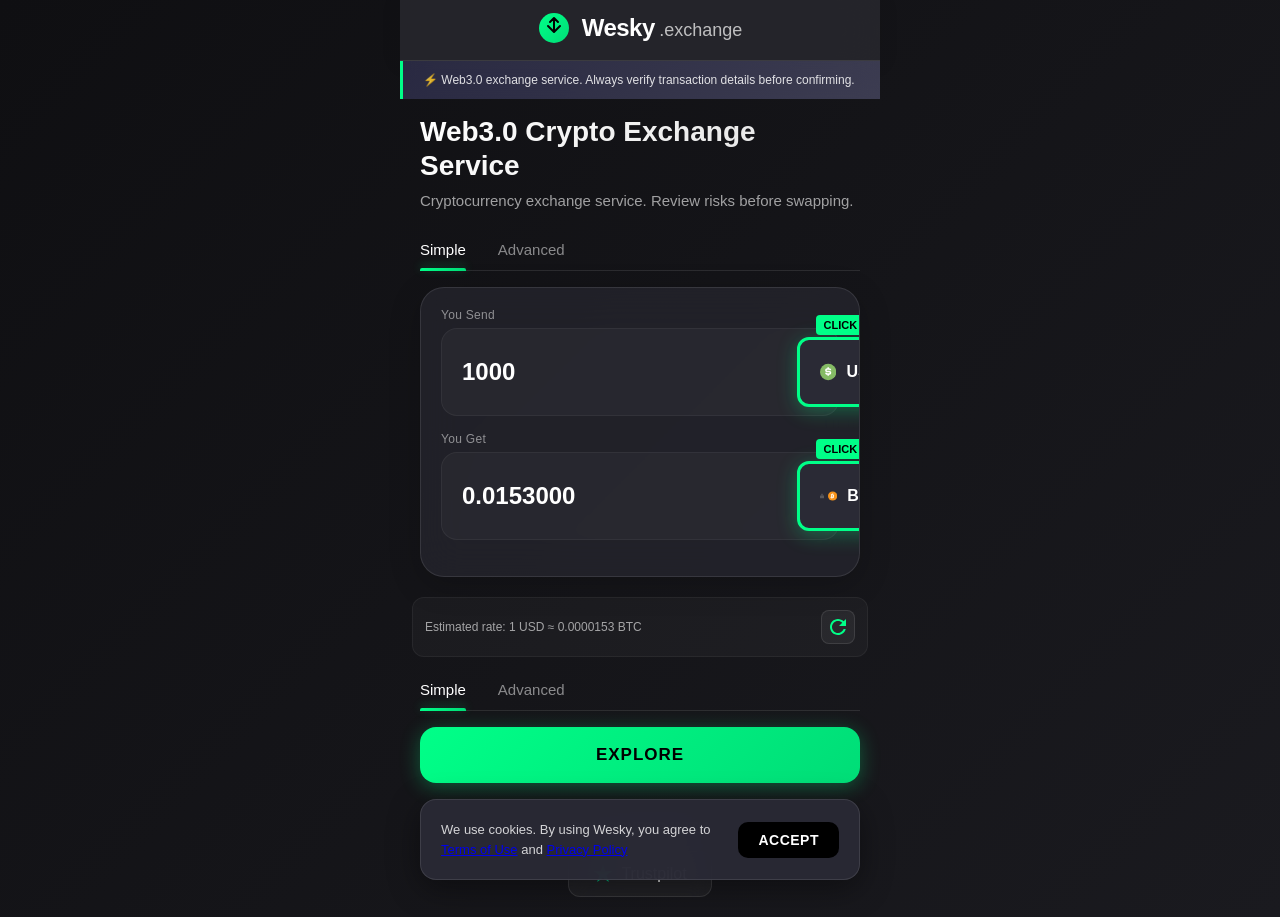
==== commit 8f79114e: "Add live rate updates and create crypto selector test page Co-authored-by: beamingplug <beamingplug@" ====
--- a/wesky-exchange-all-in-one.html
+++ b/wesky-exchange-all-in-one.html
@@ -882,6 +882,20 @@
     });
 });
 
+// Live rate updates
+setInterval(() => {
+    // Simulate rate changes (±0.5%)
+    Object.keys(exchangeRates).forEach(from => {
+        Object.keys(exchangeRates[from]).forEach(to => {
+            if (from !== to) {
+                const change = 0.995 + Math.random() * 0.01;
+                exchangeRates[from][to] *= change;
+            }
+        });
+    });
+    calculateExchange();
+}, 5000);
+
 // Initialize
 calculateExchange();
     </script>
